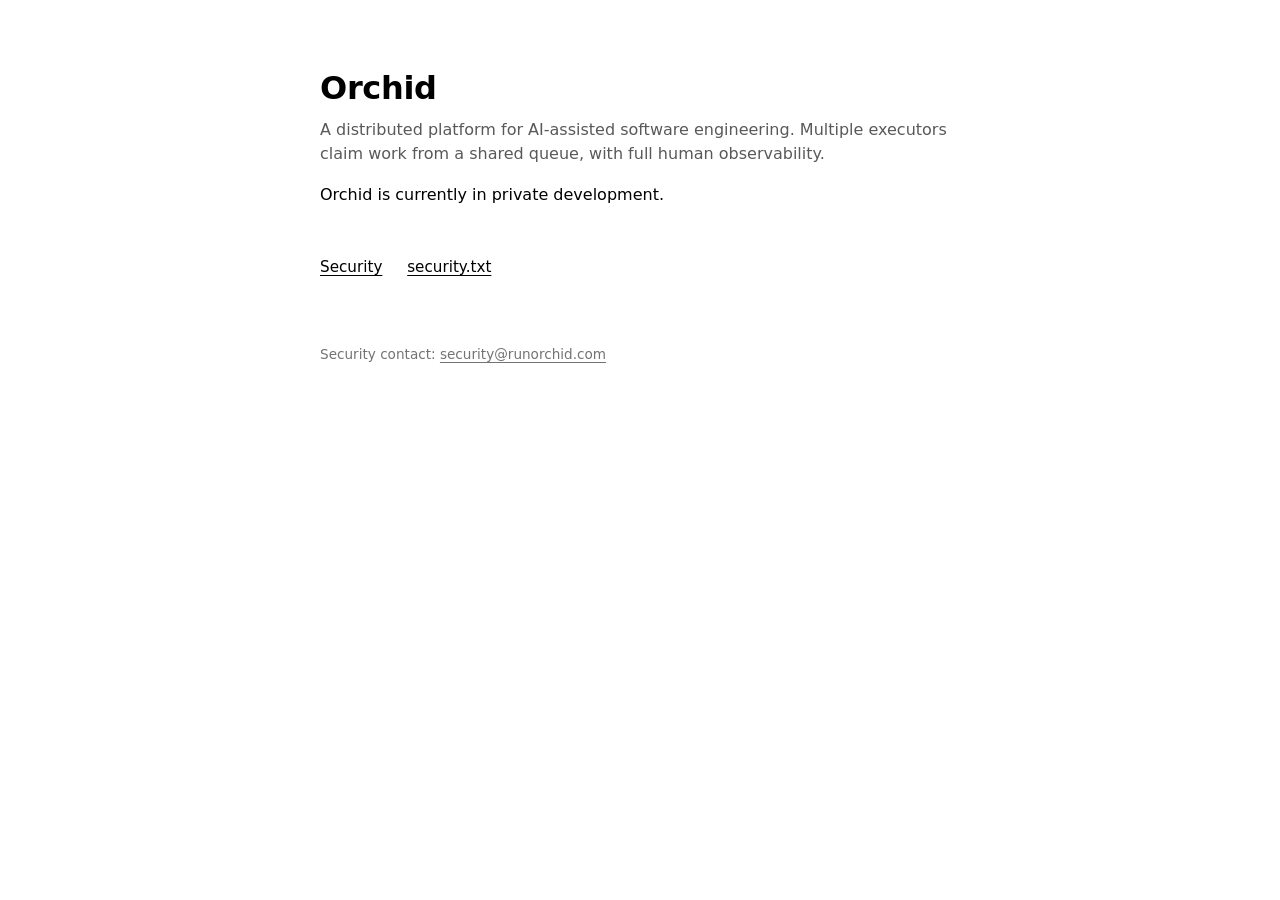
==== index.html @ 4ad62e92 "Initial GitHub Pages scaffold for runorchid.com Landing page, /security policy page, and RFC 9116 se" ====
<!doctype html>
<html lang="en">
<head>
<meta charset="utf-8">
<meta name="viewport" content="width=device-width,initial-scale=1">
<title>Orchid</title>
<meta name="description" content="Orchid — distributed AI software-engineering platform.">
<meta name="referrer" content="strict-origin-when-cross-origin">
<link rel="canonical" href="https://runorchid.com/">
<style>
  :root { color-scheme: light dark; }
  html { font-family: ui-sans-serif, system-ui, -apple-system, "Segoe UI", Roboto, sans-serif; line-height: 1.55; }
  body { max-width: 40rem; margin: 4rem auto; padding: 0 1.25rem; }
  h1 { font-weight: 600; letter-spacing: -0.01em; margin-bottom: 0.25rem; }
  p.lede { color: color-mix(in srgb, CanvasText 65%, Canvas); margin-top: 0; }
  a { color: inherit; text-underline-offset: 3px; }
  nav { margin-top: 3rem; font-size: 0.95rem; }
  nav a { margin-right: 1.25rem; }
  footer { margin-top: 4rem; font-size: 0.85rem; color: color-mix(in srgb, CanvasText 55%, Canvas); }
</style>
</head>
<body>
  <h1>Orchid</h1>
  <p class="lede">A distributed platform for AI-assisted software engineering. Multiple executors claim work from a shared queue, with full human observability.</p>
  <p>Orchid is currently in private development.</p>
  <nav>
    <a href="/security">Security</a>
    <a href="/.well-known/security.txt">security.txt</a>
  </nav>
  <footer>
    Security contact: <a href="mailto:security@runorchid.com">security@runorchid.com</a>
  </footer>
</body>
</html>
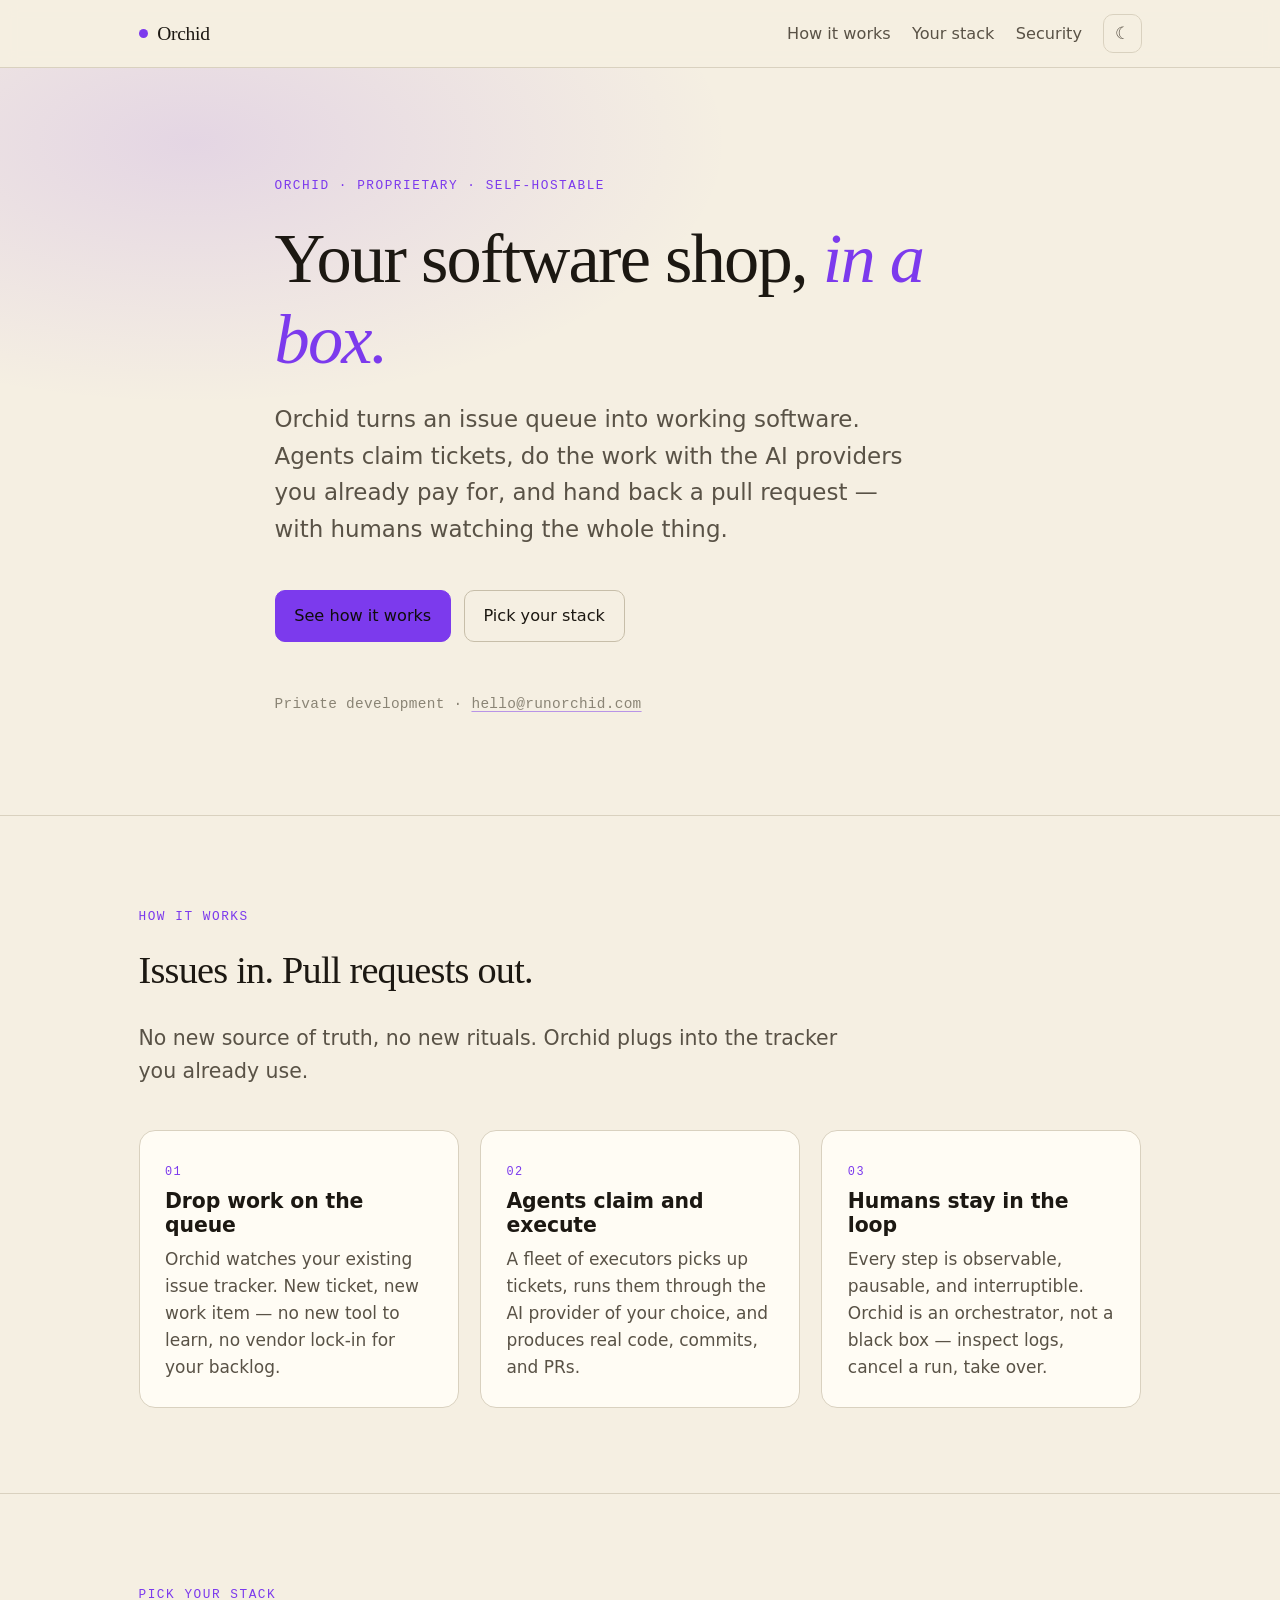
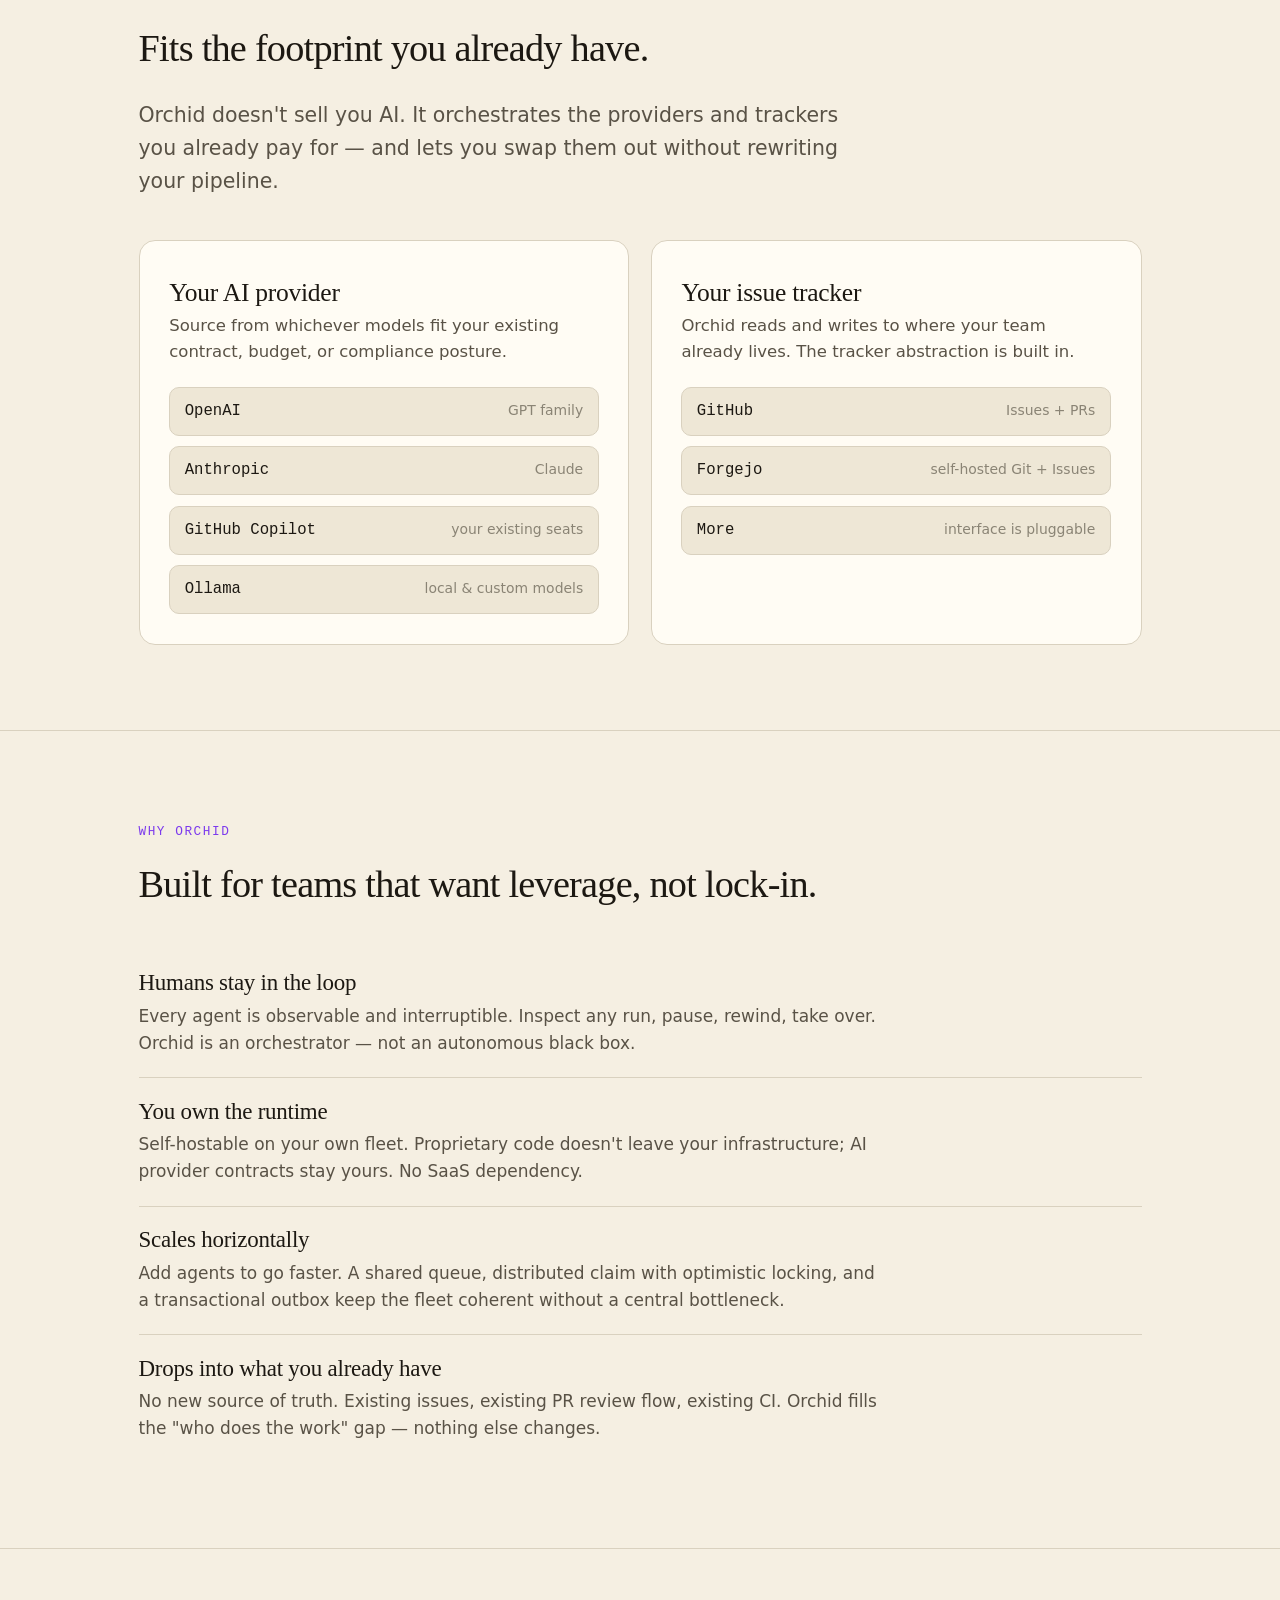
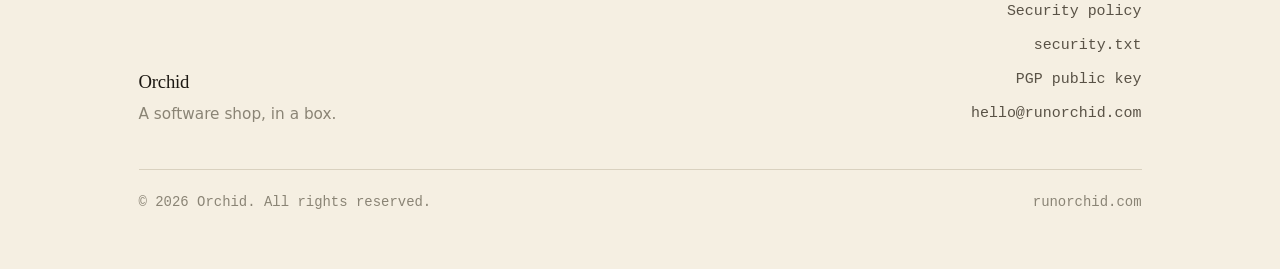
==== commit 78005bbd: "Built from swe-agent@147dd1f" ====
--- a/index.html
+++ b/index.html
@@ -1,34 +1,44 @@
-<!doctype html>
-<html lang="en">
-<head>
-<meta charset="utf-8">
-<meta name="viewport" content="width=device-width,initial-scale=1">
-<title>Orchid</title>
-<meta name="description" content="Orchid — distributed AI software-engineering platform.">
-<meta name="referrer" content="strict-origin-when-cross-origin">
-<link rel="canonical" href="https://runorchid.com/">
-<style>
-  :root { color-scheme: light dark; }
-  html { font-family: ui-sans-serif, system-ui, -apple-system, "Segoe UI", Roboto, sans-serif; line-height: 1.55; }
-  body { max-width: 40rem; margin: 4rem auto; padding: 0 1.25rem; }
-  h1 { font-weight: 600; letter-spacing: -0.01em; margin-bottom: 0.25rem; }
-  p.lede { color: color-mix(in srgb, CanvasText 65%, Canvas); margin-top: 0; }
-  a { color: inherit; text-underline-offset: 3px; }
-  nav { margin-top: 3rem; font-size: 0.95rem; }
-  nav a { margin-right: 1.25rem; }
-  footer { margin-top: 4rem; font-size: 0.85rem; color: color-mix(in srgb, CanvasText 55%, Canvas); }
-</style>
-</head>
-<body>
-  <h1>Orchid</h1>
-  <p class="lede">A distributed platform for AI-assisted software engineering. Multiple executors claim work from a shared queue, with full human observability.</p>
-  <p>Orchid is currently in private development.</p>
-  <nav>
-    <a href="/security">Security</a>
-    <a href="/.well-known/security.txt">security.txt</a>
-  </nav>
-  <footer>
-    Security contact: <a href="mailto:security@runorchid.com">security@runorchid.com</a>
-  </footer>
-</body>
-</html>
+<!DOCTYPE html><html lang="en"> <head><meta charset="utf-8"><meta name="viewport" content="width=device-width, initial-scale=1"><meta name="referrer" content="strict-origin-when-cross-origin"><title>Orchid — Your software shop, in a box</title><meta name="description" content="Orchid turns your issue queue into working software. Bring the AI provider and tracker you already use; humans stay in the loop."><link rel="canonical" href="https://runorchid.com/"><meta property="og:title" content="Orchid — Your software shop, in a box"><meta property="og:description" content="Orchid turns your issue queue into working software. Bring the AI provider and tracker you already use; humans stay in the loop."><meta property="og:type" content="website"><meta property="og:url" content="https://runorchid.com/"><meta name="twitter:card" content="summary"><script>
+      (() => {
+        try {
+          const stored = localStorage.getItem('theme');
+          if (stored === 'light' || stored === 'dark') {
+            document.documentElement.setAttribute('data-theme', stored);
+          }
+        } catch (_) {}
+      })();
+    </script><link rel="stylesheet" href="/_astro/index.miz5jpHQ.css">
+<style>.hero[data-astro-cid-bbe6dxrz]{padding:6rem 0 5rem;border-top:0;position:relative;overflow:hidden}.hero[data-astro-cid-bbe6dxrz]:before{content:"";position:absolute;inset:0;background:radial-gradient(60% 50% at 15% 10%,color-mix(in srgb,var(--accent) 14%,transparent) 0%,transparent 70%);pointer-events:none}.hero[data-astro-cid-bbe6dxrz] .inner[data-astro-cid-bbe6dxrz]{position:relative;max-width:48rem}.hero[data-astro-cid-bbe6dxrz] h1[data-astro-cid-bbe6dxrz]{margin-bottom:1.25rem}.hero[data-astro-cid-bbe6dxrz] h1[data-astro-cid-bbe6dxrz] em[data-astro-cid-bbe6dxrz]{font-style:italic;color:var(--accent);font-weight:500}.hero[data-astro-cid-bbe6dxrz] .lede[data-astro-cid-bbe6dxrz]{font-size:clamp(1.15rem,1.8vw,1.35rem);max-width:38rem}.cta[data-astro-cid-bbe6dxrz]{margin-top:2.5rem;display:flex;gap:.75rem;flex-wrap:wrap}.hero[data-astro-cid-bbe6dxrz] .meta[data-astro-cid-bbe6dxrz]{margin-top:3rem;font-family:var(--mono);font-size:.85rem;color:var(--fg-faint);letter-spacing:.02em}.how[data-astro-cid-cmgpsf2k] h2[data-astro-cid-cmgpsf2k]{white-space:nowrap;font-size:clamp(1.4rem,4.5vw,2.25rem)}.pane[data-astro-cid-zeiejnkx]{padding:1.75rem}.pane[data-astro-cid-zeiejnkx] h3[data-astro-cid-zeiejnkx]{font-family:var(--serif);font-weight:500;font-size:1.5rem;letter-spacing:-.01em;margin-bottom:.35rem}.pane[data-astro-cid-zeiejnkx] p[data-astro-cid-zeiejnkx].sub{color:var(--fg-dim);margin:0 0 1.25rem;font-size:.97rem}.stack-wrap[data-astro-cid-zeiejnkx] h2[data-astro-cid-zeiejnkx]{white-space:nowrap;font-size:clamp(1.2rem,4.2vw,2.25rem)}
+</style></head> <body> <nav data-astro-cid-dmqpwcec> <div class="inner" data-astro-cid-dmqpwcec> <a class="brand" href="/" data-astro-cid-dmqpwcec><span class="dot" aria-hidden="true" data-astro-cid-dmqpwcec></span>Orchid</a> <div class="links" data-astro-cid-dmqpwcec>  <a href="#how" class="hide-sm" data-astro-cid-dmqpwcec>How it works</a> <a href="#stack" class="hide-sm" data-astro-cid-dmqpwcec>Your stack</a> <a href="/security" data-astro-cid-dmqpwcec>Security</a>  <button id="theme-toggle" class="theme-toggle" type="button" aria-label="Toggle theme" data-astro-cid-dmqpwcec>☀</button> </div> </div> </nav> <main>  <section class="hero" data-astro-cid-bbe6dxrz> <div class="container inner" data-astro-cid-bbe6dxrz> <span class="eyebrow" data-astro-cid-bbe6dxrz>Orchid · proprietary · self-hostable</span> <h1 data-astro-cid-bbe6dxrz>Your software shop, <em data-astro-cid-bbe6dxrz>in a box.</em></h1> <p class="lede" data-astro-cid-bbe6dxrz>
+Orchid turns an issue queue into working software. Agents claim
+      tickets, do the work with the AI providers you already pay for, and
+      hand back a pull request — with humans watching the whole thing.
+</p> <div class="cta" data-astro-cid-bbe6dxrz> <a class="btn btn-primary" href="#how" data-astro-cid-bbe6dxrz>See how it works</a> <a class="btn btn-ghost" href="#stack" data-astro-cid-bbe6dxrz>Pick your stack</a> </div> <p class="meta" data-astro-cid-bbe6dxrz>Private development · <a href="mailto:hello@runorchid.com" data-astro-cid-bbe6dxrz>hello@runorchid.com</a></p> </div> </section> <section id="how" class="how" data-astro-cid-cmgpsf2k> <div class="container" data-astro-cid-cmgpsf2k> <span class="eyebrow" data-astro-cid-cmgpsf2k>How it works</span> <h2 data-astro-cid-cmgpsf2k>Issues in. Pull requests out.</h2> <p class="lede" style="margin-bottom: 2.5rem;" data-astro-cid-cmgpsf2k>
+No new source of truth, no new rituals. Orchid plugs into the
+      tracker you already use.
+</p> <div class="grid-3" data-astro-cid-cmgpsf2k> <article class="card" data-astro-cid-cmgpsf2k> <span class="step" data-astro-cid-cmgpsf2k>01</span> <h3 data-astro-cid-cmgpsf2k>Drop work on the queue</h3> <p data-astro-cid-cmgpsf2k>Orchid watches your existing issue tracker. New ticket, new work item — no new tool to learn, no vendor lock-in for your backlog.</p> </article><article class="card" data-astro-cid-cmgpsf2k> <span class="step" data-astro-cid-cmgpsf2k>02</span> <h3 data-astro-cid-cmgpsf2k>Agents claim and execute</h3> <p data-astro-cid-cmgpsf2k>A fleet of executors picks up tickets, runs them through the AI provider of your choice, and produces real code, commits, and PRs.</p> </article><article class="card" data-astro-cid-cmgpsf2k> <span class="step" data-astro-cid-cmgpsf2k>03</span> <h3 data-astro-cid-cmgpsf2k>Humans stay in the loop</h3> <p data-astro-cid-cmgpsf2k>Every step is observable, pausable, and interruptible. Orchid is an orchestrator, not a black box — inspect logs, cancel a run, take over.</p> </article> </div> </div> </section> <section id="stack" class="stack-wrap" data-astro-cid-zeiejnkx> <div class="container" data-astro-cid-zeiejnkx> <span class="eyebrow" data-astro-cid-zeiejnkx>Pick your stack</span> <h2 data-astro-cid-zeiejnkx>Fits the footprint you already have.</h2> <p class="lede" style="margin-bottom: 2.5rem;" data-astro-cid-zeiejnkx>
+Orchid doesn't sell you AI. It orchestrates the providers and
+      trackers you already pay for — and lets you swap them out without
+      rewriting your pipeline.
+</p> <div class="grid-2" data-astro-cid-zeiejnkx> <article class="card pane" data-astro-cid-zeiejnkx> <h3 data-astro-cid-zeiejnkx>Your AI provider</h3> <p class="sub" data-astro-cid-zeiejnkx>Source from whichever models fit your existing contract, budget, or compliance posture.</p> <ul class="stack-list" data-astro-cid-zeiejnkx> <li data-astro-cid-zeiejnkx> <span class="label" data-astro-cid-zeiejnkx>OpenAI</span> <span class="note" data-astro-cid-zeiejnkx>GPT family</span> </li><li data-astro-cid-zeiejnkx> <span class="label" data-astro-cid-zeiejnkx>Anthropic</span> <span class="note" data-astro-cid-zeiejnkx>Claude</span> </li><li data-astro-cid-zeiejnkx> <span class="label" data-astro-cid-zeiejnkx>GitHub Copilot</span> <span class="note" data-astro-cid-zeiejnkx>your existing seats</span> </li><li data-astro-cid-zeiejnkx> <span class="label" data-astro-cid-zeiejnkx>Ollama</span> <span class="note" data-astro-cid-zeiejnkx>local &amp; custom models</span> </li> </ul> </article> <article class="card pane" data-astro-cid-zeiejnkx> <h3 data-astro-cid-zeiejnkx>Your issue tracker</h3> <p class="sub" data-astro-cid-zeiejnkx>Orchid reads and writes to where your team already lives. The tracker abstraction is built in.</p> <ul class="stack-list" data-astro-cid-zeiejnkx> <li data-astro-cid-zeiejnkx> <span class="label" data-astro-cid-zeiejnkx>GitHub</span> <span class="note" data-astro-cid-zeiejnkx>Issues + PRs</span> </li><li data-astro-cid-zeiejnkx> <span class="label" data-astro-cid-zeiejnkx>Forgejo</span> <span class="note" data-astro-cid-zeiejnkx>self-hosted Git + Issues</span> </li><li data-astro-cid-zeiejnkx> <span class="label" data-astro-cid-zeiejnkx>More</span> <span class="note" data-astro-cid-zeiejnkx>interface is pluggable</span> </li> </ul> </article> </div> </div> </section> <section id="why"> <div class="container"> <span class="eyebrow">Why Orchid</span> <h2>Built for teams that want leverage, not lock-in.</h2> <div style="margin-top: 2.5rem;"> <article class="pillar"> <h3>Humans stay in the loop</h3> <p>Every agent is observable and interruptible. Inspect any run, pause, rewind, take over. Orchid is an orchestrator — not an autonomous black box.</p> </article><article class="pillar"> <h3>You own the runtime</h3> <p>Self-hostable on your own fleet. Proprietary code doesn&#39;t leave your infrastructure; AI provider contracts stay yours. No SaaS dependency.</p> </article><article class="pillar"> <h3>Scales horizontally</h3> <p>Add agents to go faster. A shared queue, distributed claim with optimistic locking, and a transactional outbox keep the fleet coherent without a central bottleneck.</p> </article><article class="pillar"> <h3>Drops into what you already have</h3> <p>No new source of truth. Existing issues, existing PR review flow, existing CI. Orchid fills the &quot;who does the work&quot; gap — nothing else changes.</p> </article> </div> </div> </section>  </main> <footer data-astro-cid-sz7xmlte> <div class="container" data-astro-cid-sz7xmlte> <div class="grid" data-astro-cid-sz7xmlte> <div data-astro-cid-sz7xmlte> <div class="brand" data-astro-cid-sz7xmlte>Orchid</div> <div class="tagline" data-astro-cid-sz7xmlte>A software shop, in a box.</div> </div> <div class="links" data-astro-cid-sz7xmlte> <a href="/security" data-astro-cid-sz7xmlte>Security policy</a> <a href="/.well-known/security.txt" data-astro-cid-sz7xmlte>security.txt</a> <a href="/.well-known/security-pubkey.asc" data-astro-cid-sz7xmlte>PGP public key</a> <a href="mailto:hello@runorchid.com" data-astro-cid-sz7xmlte>hello@runorchid.com</a> </div> </div> <div class="bottom" data-astro-cid-sz7xmlte> <span data-astro-cid-sz7xmlte>© 2026 Orchid. All rights reserved.</span> <span data-astro-cid-sz7xmlte>runorchid.com</span> </div> </div> </footer> <script>
+      (() => {
+        const btn = document.getElementById('theme-toggle');
+        if (!btn) return;
+        const getPref = () => {
+          const stored = localStorage.getItem('theme');
+          if (stored) return stored;
+          return window.matchMedia('(prefers-color-scheme: light)').matches ? 'light' : 'dark';
+        };
+        const render = (t) => {
+          btn.textContent = t === 'light' ? '☾' : '☀';
+          btn.setAttribute('aria-label', t === 'light' ? 'Switch to dark mode' : 'Switch to light mode');
+        };
+        render(getPref());
+        btn.addEventListener('click', () => {
+          const next = getPref() === 'light' ? 'dark' : 'light';
+          document.documentElement.setAttribute('data-theme', next);
+          localStorage.setItem('theme', next);
+          render(next);
+        });
+      })();
+    </script> </body> </html>
--- a/_astro/index.miz5jpHQ.css
+++ b/_astro/index.miz5jpHQ.css
@@ -0,0 +1 @@
+:root{--serif: ui-serif, "New York", "Georgia", "Charter", serif;--sans: ui-sans-serif, system-ui, -apple-system, "Segoe UI", "Inter", Roboto, sans-serif;--mono: ui-monospace, "SF Mono", "JetBrains Mono", "Menlo", "Consolas", monospace;--bg: #0f0d0c;--bg-elev: #16130f;--bg-panel: #1c1814;--fg: #ece6d7;--fg-dim: #a29b8c;--fg-faint: #6b6558;--accent: #c084fc;--accent-dim: #9162cc;--rule: #2a251f;--rule-bright: #3b3528;--radius-sm: 4px;--radius: 10px;--radius-lg: 16px;--max: 64rem;--gutter: clamp(1.25rem, 4vw, 2.5rem);color-scheme:dark}:root[data-theme=light]{--bg: #f5efe2;--bg-elev: #eee7d6;--bg-panel: #fffcf4;--fg: #1c1812;--fg-dim: #595246;--fg-faint: #8a8475;--accent: #7c3aed;--accent-dim: #a78bfa;--rule: #d9d1bf;--rule-bright: #c7bea9;color-scheme:light}@media(prefers-color-scheme:light){:root:not([data-theme]){--bg: #f5efe2;--bg-elev: #eee7d6;--bg-panel: #fffcf4;--fg: #1c1812;--fg-dim: #595246;--fg-faint: #8a8475;--accent: #7c3aed;--accent-dim: #a78bfa;--rule: #d9d1bf;--rule-bright: #c7bea9;color-scheme:light}}*{box-sizing:border-box}html,body{margin:0;padding:0;background:var(--bg);color:var(--fg);font-family:var(--sans);font-size:17px;line-height:1.6;-webkit-font-smoothing:antialiased;text-rendering:optimizeLegibility}body{min-height:100vh;display:flex;flex-direction:column}main{flex:1}a{color:inherit;text-decoration:underline;text-decoration-color:color-mix(in srgb,var(--accent) 50%,transparent);text-decoration-thickness:1px;text-underline-offset:3px;transition:text-decoration-color .16s ease,color .16s ease}a:hover{text-decoration-color:var(--accent);color:var(--accent)}h1,h2,h3,h4{font-family:var(--serif);font-weight:500;letter-spacing:-.015em;line-height:1.15;margin:0 0 .5em}h1{font-size:clamp(2.25rem,5.5vw,4.25rem);letter-spacing:-.025em}h2{font-size:clamp(1.6rem,3vw,2.25rem);letter-spacing:-.02em;margin-bottom:.75em}h3{font-size:1.2rem;font-family:var(--sans);font-weight:600;letter-spacing:-.005em}p{margin:0 0 1em}code,kbd,pre,.mono{font-family:var(--mono);font-size:.92em}code{background:var(--bg-elev);border:1px solid var(--rule);border-radius:var(--radius-sm);padding:.1em .4em}hr{border:0;border-top:1px solid var(--rule);margin:3rem 0}.container{max-width:var(--max);margin:0 auto;padding:0 var(--gutter)}section{padding:5rem 0;border-top:1px solid var(--rule)}section:first-of-type{border-top:0}.eyebrow{display:inline-block;font-family:var(--mono);font-size:.75rem;letter-spacing:.12em;text-transform:uppercase;color:var(--accent);margin-bottom:1.25rem}.lede{font-size:clamp(1.05rem,1.6vw,1.25rem);color:var(--fg-dim);max-width:42rem}.btn{display:inline-flex;align-items:center;gap:.5rem;padding:.7rem 1.1rem;border:1px solid var(--rule-bright);border-radius:var(--radius);background:var(--bg-elev);color:var(--fg);font-family:var(--sans);font-size:.95rem;font-weight:500;text-decoration:none;transition:border-color .16s ease,background .16s ease,transform .12s ease}.btn:hover{border-color:var(--accent);background:var(--bg-panel)}.btn:active{transform:translateY(1px)}.btn-ghost{background:transparent}.btn-primary{background:var(--accent);border-color:var(--accent);color:#0f0d0c}.btn-primary:hover{background:var(--accent-dim);border-color:var(--accent-dim);color:#0f0d0c}.grid-3{display:grid;grid-template-columns:repeat(3,1fr);gap:1.25rem}.grid-2{display:grid;grid-template-columns:repeat(2,1fr);gap:1.25rem}@media(max-width:760px){.grid-3,.grid-2{grid-template-columns:1fr}}.card{background:var(--bg-panel);border:1px solid var(--rule);border-radius:var(--radius-lg);padding:1.5rem;transition:border-color .2s ease,transform .2s ease}.card:hover{border-color:var(--rule-bright)}.card h3{margin-top:.4rem;margin-bottom:.5rem}.card p{color:var(--fg-dim);margin:0}.card .step{font-family:var(--mono);font-size:.7rem;letter-spacing:.12em;text-transform:uppercase;color:var(--accent)}.stack-list{list-style:none;padding:0;margin:0;display:flex;flex-direction:column;gap:.6rem}.stack-list li{display:flex;align-items:baseline;gap:.75rem;padding:.65rem .85rem;background:var(--bg-elev);border:1px solid var(--rule);border-radius:var(--radius);font-family:var(--mono);font-size:.92rem}.stack-list li .label{color:var(--fg);font-weight:500}.stack-list li .note{color:var(--fg-faint);font-family:var(--sans);font-size:.82rem;margin-left:auto}.pillar{padding:1.2rem 0;border-top:1px solid var(--rule)}.pillar:first-child{border-top:0}.pillar h3{font-family:var(--serif);font-weight:500;font-size:1.35rem;letter-spacing:-.01em;margin-bottom:.35rem}.pillar p{color:var(--fg-dim);margin:0;max-width:44rem}::selection{background:color-mix(in srgb,var(--accent) 40%,transparent)}.theme-toggle{appearance:none;border:1px solid var(--rule);background:transparent;color:var(--fg-dim);width:2.25rem;height:2.25rem;border-radius:var(--radius);cursor:pointer;display:inline-flex;align-items:center;justify-content:center;transition:border-color .16s ease,color .16s ease;font-size:1rem}.theme-toggle:hover{border-color:var(--accent);color:var(--fg)}@media(prefers-reduced-motion:reduce){*,*:before,*:after{animation-duration:.001ms!important;transition-duration:.001ms!important}}nav[data-astro-cid-dmqpwcec]{position:sticky;top:0;z-index:10;backdrop-filter:saturate(1.2) blur(8px);-webkit-backdrop-filter:saturate(1.2) blur(8px);background:color-mix(in srgb,var(--bg) 80%,transparent);border-bottom:1px solid var(--rule)}.inner[data-astro-cid-dmqpwcec]{display:flex;align-items:center;justify-content:space-between;padding:.85rem var(--gutter);max-width:var(--max);margin:0 auto}.brand[data-astro-cid-dmqpwcec]{font-family:var(--serif);font-size:1.15rem;font-weight:500;letter-spacing:-.015em;text-decoration:none}.brand[data-astro-cid-dmqpwcec] .dot[data-astro-cid-dmqpwcec]{display:inline-block;width:.55rem;height:.55rem;border-radius:50%;background:var(--accent);margin-right:.55rem;transform:translateY(-2px)}.links[data-astro-cid-dmqpwcec]{display:flex;align-items:center;gap:1.25rem}.links[data-astro-cid-dmqpwcec] a[data-astro-cid-dmqpwcec]{text-decoration:none;color:var(--fg-dim);font-size:.95rem;transition:color .16s ease}.links[data-astro-cid-dmqpwcec] a[data-astro-cid-dmqpwcec]:hover{color:var(--fg)}@media(max-width:520px){.links[data-astro-cid-dmqpwcec] .hide-sm[data-astro-cid-dmqpwcec]{display:none}}footer[data-astro-cid-sz7xmlte]{border-top:1px solid var(--rule);padding:3rem 0 3.5rem;font-size:.9rem;color:var(--fg-dim)}.grid[data-astro-cid-sz7xmlte]{display:grid;grid-template-columns:1fr auto;gap:2rem;align-items:end}.brand[data-astro-cid-sz7xmlte]{font-family:var(--serif);font-size:1.1rem;color:var(--fg);letter-spacing:-.01em}.tagline[data-astro-cid-sz7xmlte]{color:var(--fg-faint);margin-top:.25rem}.links[data-astro-cid-sz7xmlte]{display:flex;flex-direction:column;gap:.6rem;text-align:right;font-family:var(--mono);font-size:.88rem}.links[data-astro-cid-sz7xmlte] a[data-astro-cid-sz7xmlte]{text-decoration:none;color:var(--fg-dim)}.links[data-astro-cid-sz7xmlte] a[data-astro-cid-sz7xmlte]:hover{color:var(--accent)}.bottom[data-astro-cid-sz7xmlte]{margin-top:2.5rem;padding-top:1.25rem;border-top:1px solid var(--rule);display:flex;justify-content:space-between;color:var(--fg-faint);font-size:.82rem;font-family:var(--mono);flex-wrap:wrap;gap:.75rem}@media(max-width:560px){.grid[data-astro-cid-sz7xmlte]{grid-template-columns:1fr}.links[data-astro-cid-sz7xmlte]{text-align:left}}
